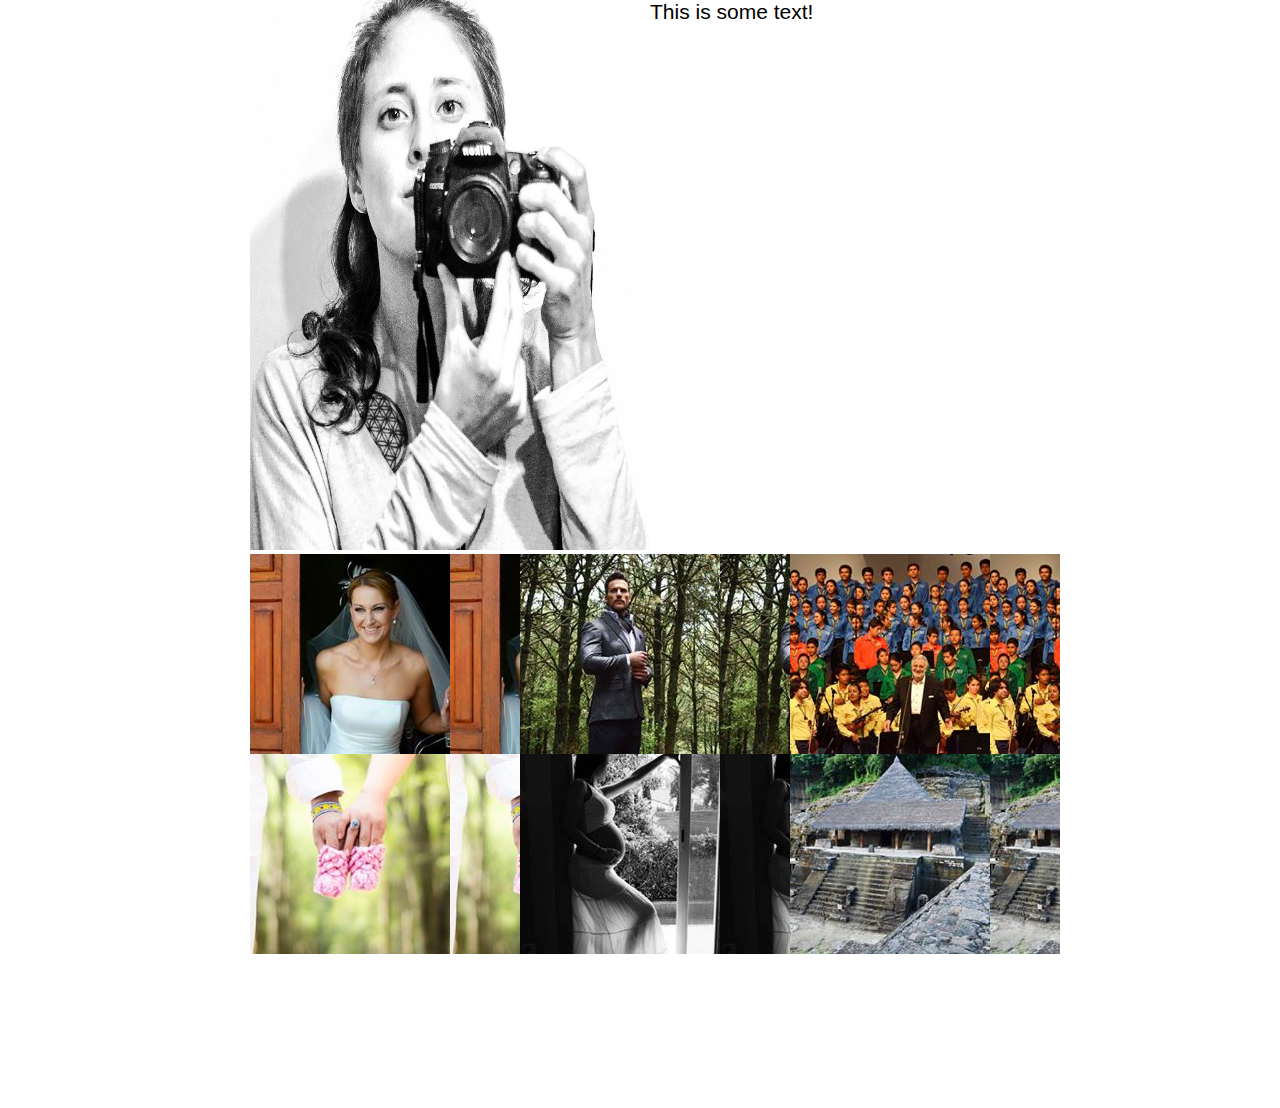
==== fotografico/index.html @ 430afcfe "inicio" ====
<!doctype html>
<html lang="en">
<head>
  <meta charset="utf-8">
  <title>Chivis</title>
  <link rel="stylesheet" type="text/css" href="estilo.css">
  <link rel="stylesheet" type="text/css" href="galeria.css">
  <link rel="stylesheet" type="text/css" href="presentacion.css">
</head>
<body>

<div class="contmedio"> 
	<div style="width:400px; float:left">
		<img src="img/portada.jpg"  height="550px" width="400px">
	</div>
	
	<div  id="quien">
		<p style="font-size:21px;color:black;">This is some text!</p>
	</div>
	
</div>

<!--galeria-->
 <div  class="contmedio" style="position relative; top:10px;"> 
   <div id="img" style="background-image: url(img/bodas/portada.jpg);float:left">
		<div id="info">
			<p id="headline">Bodas</p>
		</div>
   </div>
   <div id="img" style="background-image: url(img/estudio/portada.jpg);float:left">
		<div id="info">
			<p id="headline">estudio</p>
		</div>
   </div>
   <div id="img" style="background-image: url(img/eventos/portada.jpg); float:left">
		<div id="info">
			<p id="headline">eventos</p>
		</div>
   </div>
   <div id="img" style="background-image: url(img/parejas/portada.jpg);float:left">
		<div id="info">
			<p id="headline">parejas</p>
		</div>
   </div>
   <div id="img" style="background-image: url(img/embarazo/portada.jpg);float:left">
		<div id="info">
			<p id="headline">embarazo</p>
		</div>
   </div>
   <div id="img" style="background-image: url(img/arqueologia/portada.jpg); float:left">
		<div id="info">
			<p id="headline">arqueologia</p>
		</div>
   </div>
  <!--fin galeria-->
</div> 
</body>
</html>
---- fotografico/estilo.css ----
.contmedio
	{
		width:810px;
		margin-left:250px;
		height:550px;
		margin-bottom:4px;
	}
---- fotografico/galeria.css ----
*{
		margin:0px;
		padding:0px;
		color:white;
		font-family:arial;
	}
	
	div #img
	{
		width:270px;
		height:200px;
		
	}
	
	div#info
	{
		position:absolute;
		overflow:hidden;
		width:270px;
		height:200px;
		background-color: rgba(253, 254, 254  ,0.8);
		-webkit-transition:opacity 0.4s;
		opacity:0;
	}
	div#img:hover div#info
	{
		opacity:1;
	}
	
	p#headline
	{
		position:absolute;
		top:15px;
		-webkit-transition:margin 0.4s;
		margin-left:-70px;
		font-size:21px;
		color:black;
		
	}
	
	div #img:hover p#headline
	{
		margin-left:90px;
	}
---- fotografico/presentacion.css ----
p #quien
{
width:400px; height:550px; float:right
}
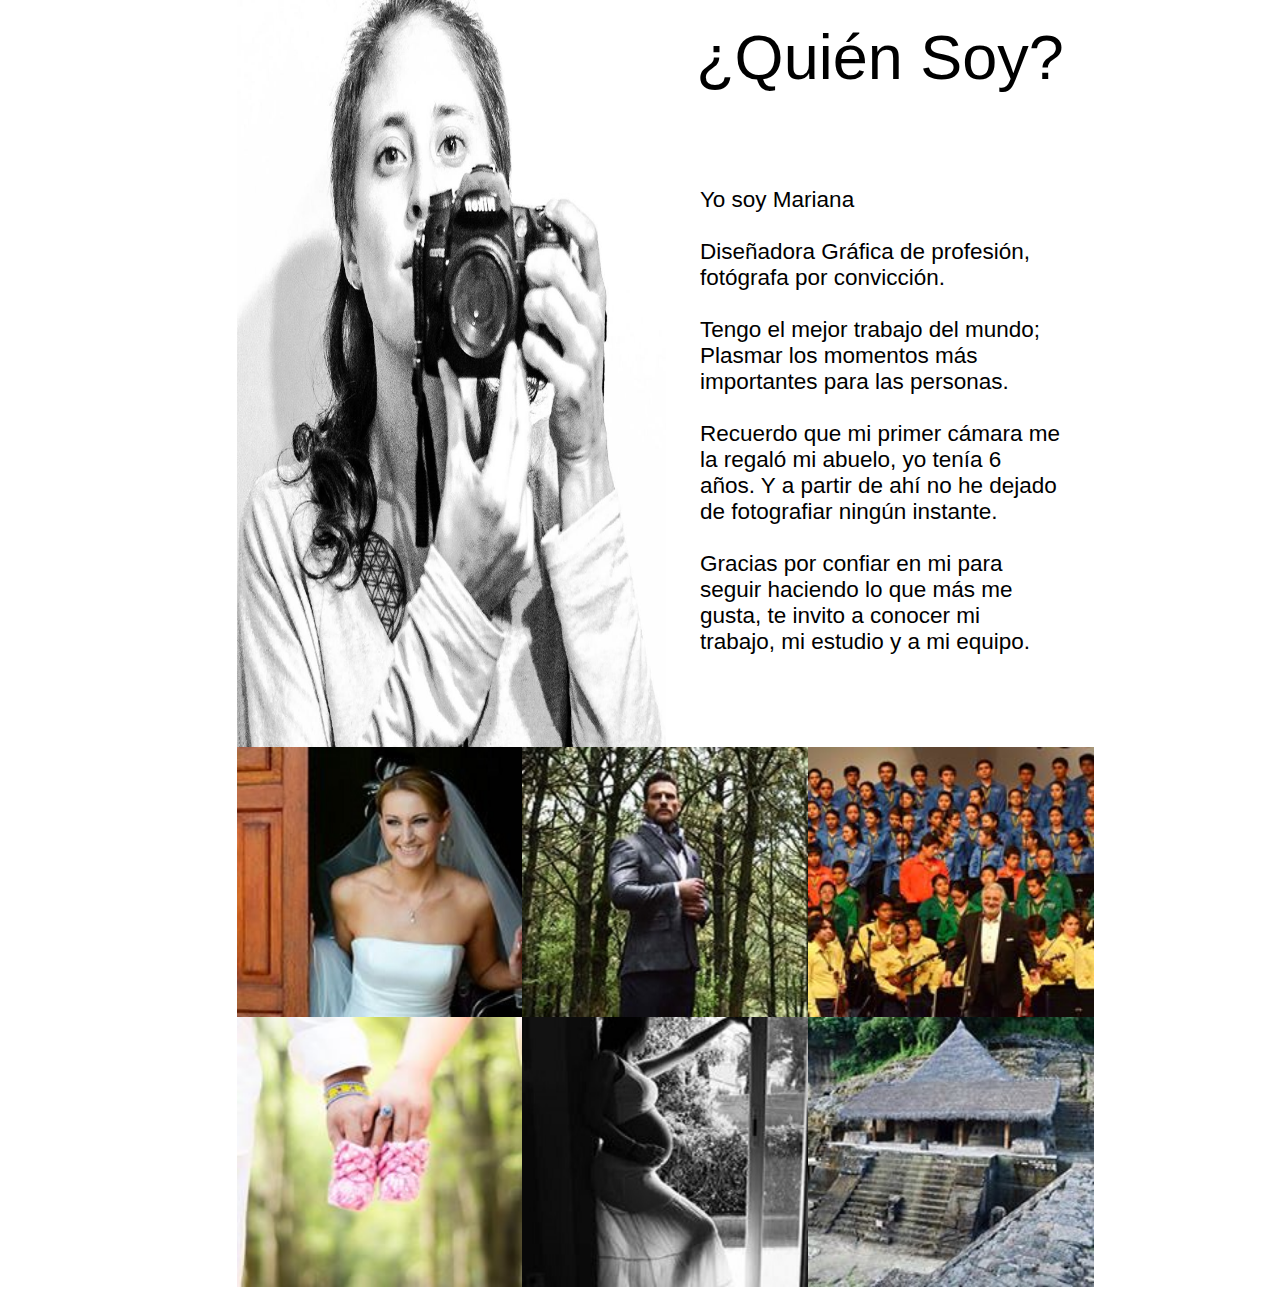
==== commit 51a8a3df: "Modificado" ====
--- a/fotografico/index.html
+++ b/fotografico/index.html
@@ -6,23 +6,35 @@
   <link rel="stylesheet" type="text/css" href="estilo.css">
   <link rel="stylesheet" type="text/css" href="galeria.css">
   <link rel="stylesheet" type="text/css" href="presentacion.css">
+  <meta name="viewport" content="width=device-width, initial-scale=1.0">
 </head>
 <body>
 
-<div class="contmedio"> 
-	<div style="width:400px; float:left">
-		<img src="img/portada.jpg"  height="550px" width="400px">
+<div class="contgrande"> 
+	<div id="presentacion">
+		<img src="img/portada.jpg"  id="imgpres">
 	</div>
 	
-	<div  id="quien">
-		<p style="font-size:21px;color:black;">This is some text!</p>
+	<div  id="descripcion">
+	<div id="quien" >
+		<center><p id="titulo">¿Quién Soy?<br><br></p></center>
+		<p id="contenido">
+		Yo soy Mariana<br><br>
+		Diseñadora Gráfica de profesión, fotógrafa por convicción.​<br><br>
+		Tengo el mejor trabajo del mundo; Plasmar los momentos más importantes para las personas.​<br><br>
+		Recuerdo que mi primer cámara me la regaló mi abuelo, yo tenía 6 años. Y a partir de ahí no he dejado de fotografiar ningún instante.​<br><br>
+		Gracias por confiar en mi para seguir haciendo lo que más me gusta, te invito a conocer mi trabajo, mi estudio y a mi equipo.
+		
+		
+		</p>
+	</div>
 	</div>
 	
 </div>
 
 <!--galeria-->
- <div  class="contmedio" style="position relative; top:10px;"> 
-   <div id="img" style="background-image: url(img/bodas/portada.jpg);float:left">
+ <div  class="contmedio" > 
+   <div id="img" style="background-image: url(img/bodas/portada.jpg);float:left;">
 		<div id="info">
 			<p id="headline">Bodas</p>
 		</div>
--- a/fotografico/estilo.css
+++ b/fotografico/estilo.css
@@ -1,9 +1,32 @@
 
+	.contgrande
+	{
+		width:67%;
+		margin-left:18.5%;
+		height:auto;
+		margin-bottom:4px;
+		position: relative; 
+		top:-4px;
+		
+	}
 	.contmedio
 	{
-		width:810px;
-		margin-left:250px;
-		height:550px;
+		width:67%;
+		margin-left:18.5%;
+		height:auto;
 		margin-bottom:4px;
+		position: relative; 
+		top:-4px;
 	}
-	+@media screen and (min-width:300px) and (max-width:800px) {
+		.contgrande
+	{
+		width:100%;
+		margin-left:0;
+	}
+			.contmedio
+	{
+		width:100%;
+		margin-left:0;
+	}
+}
--- a/fotografico/galeria.css
+++ b/fotografico/galeria.css
@@ -6,10 +6,16 @@
 		font-family:arial;
 	}
 	
+	
+	
 	div #img
 	{
-		width:270px;
-		height:200px;
+		width:33.3%;
+		height:30vh;
+		background-repeat: no-repeat;
+		background-size: 100% 100%;
+		min-height:80px;
+
 		
 	}
 	
@@ -17,12 +23,17 @@
 	{
 		position:absolute;
 		overflow:hidden;
-		width:270px;
-		height:200px;
+		width:33.33%;
+		height:30vh;
+		min-height:80px;
 		background-color: rgba(253, 254, 254  ,0.8);
 		-webkit-transition:opacity 0.4s;
 		opacity:0;
 	}
+	
+
+	
+	
 	div#img:hover div#info
 	{
 		opacity:1;
--- a/fotografico/presentacion.css
+++ b/fotografico/presentacion.css
@@ -1,4 +1,56 @@
-p #quien
+	div #presentacion{
+		width:50%; 
+		float:left
+	}
+		
+	#imgpres{
+		height:83vh; 
+		width:100%; 
+		float:left
+	}	
+	
+	
+	
+	
+div #descripcion
 {
-width:400px; height:550px; float:right
-}+width:50%; 
+height:83vh; 
+float:right;
+ /* background-color:red;  */
+}
+
+div #titulo{
+	/* backgmround-color:blue; */
+	
+	margin-top:5%;
+	font-size:7vh;
+	color:black;
+	}
+	
+div #contenido{
+	/* background-color:blue; */
+	margin-left:8%;
+	margin-right:8%;
+	margin-top:5%;
+	font-size:2.5vh;
+	color:black;
+	}
+	
+		@media screen and (min-width:300px) and (max-width:1000px) {
+		
+	
+		#imgpres{
+		height:50vh; 
+		width:100%; 
+		float:left
+	
+	
+		}
+		div #descripcion
+		{
+			width:50%; 
+			height:50vh; 
+			float:right;
+			/* background-color:red;*/
+		}
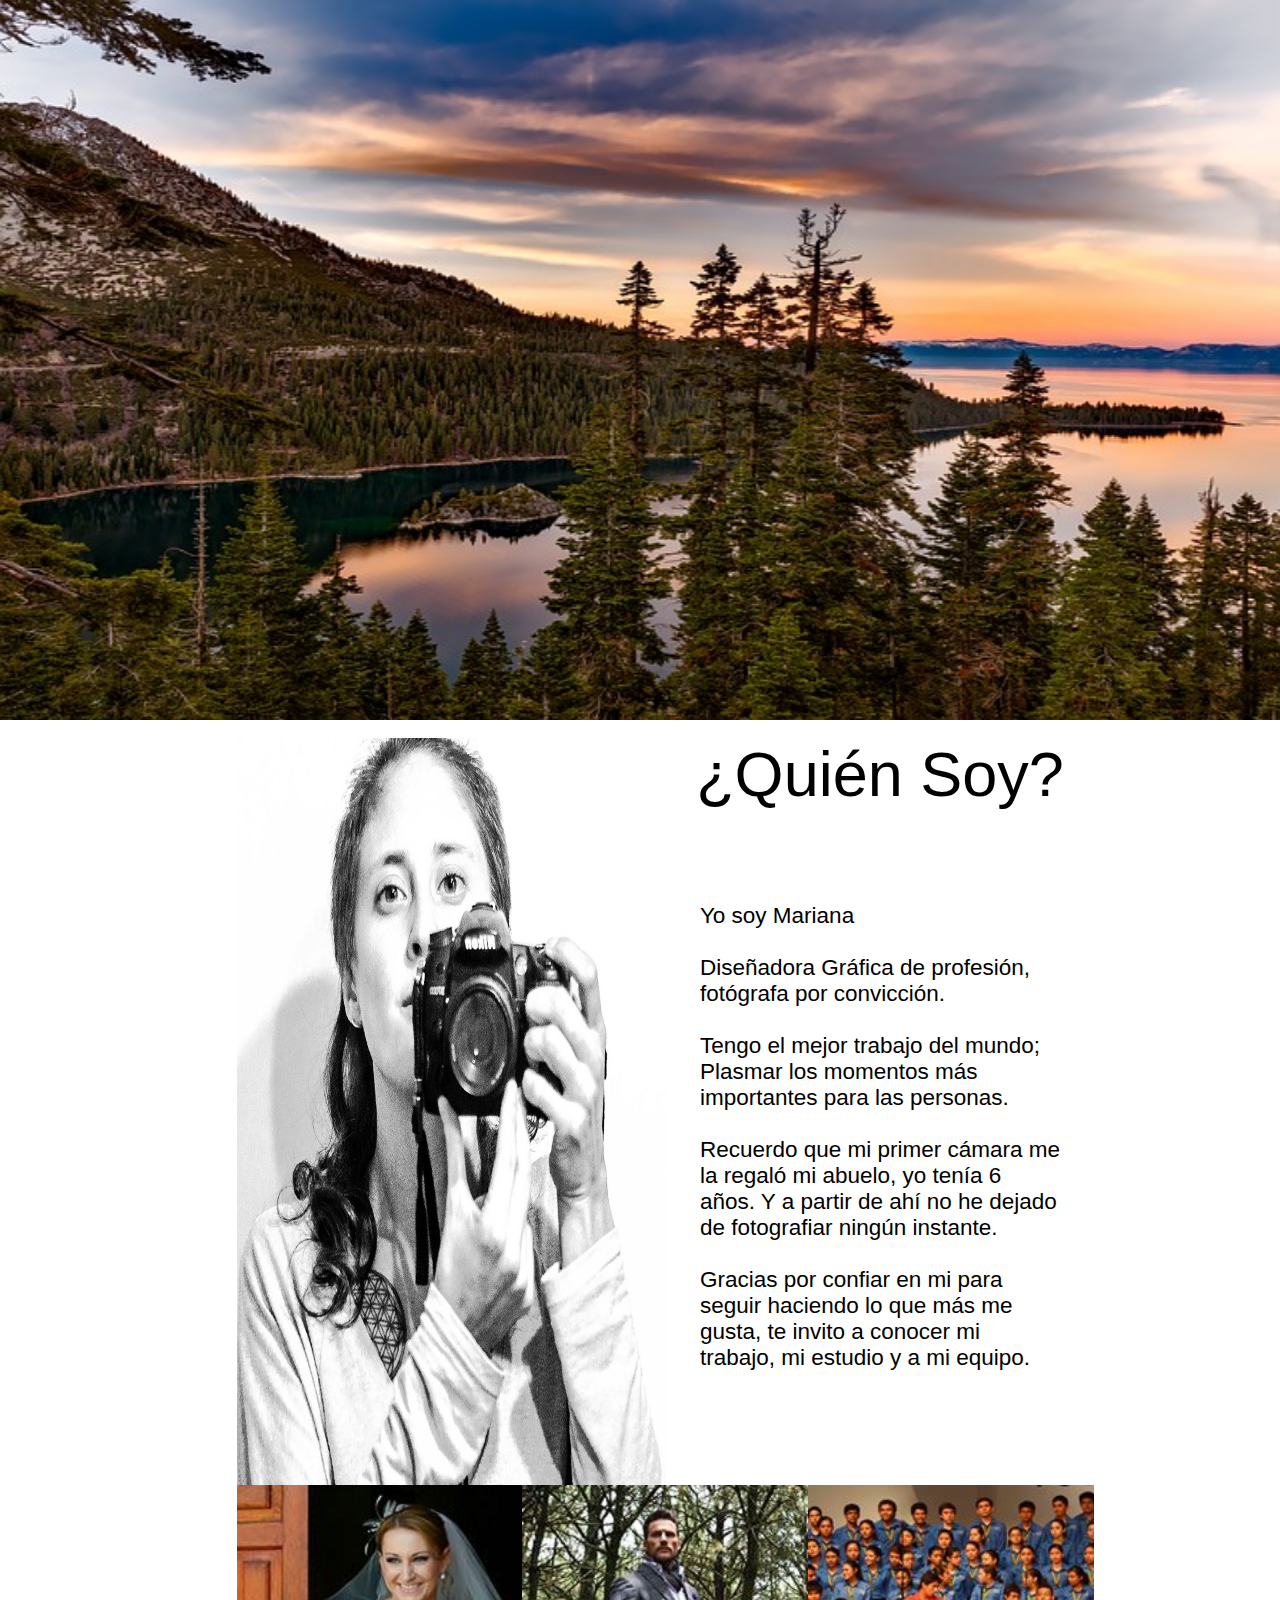
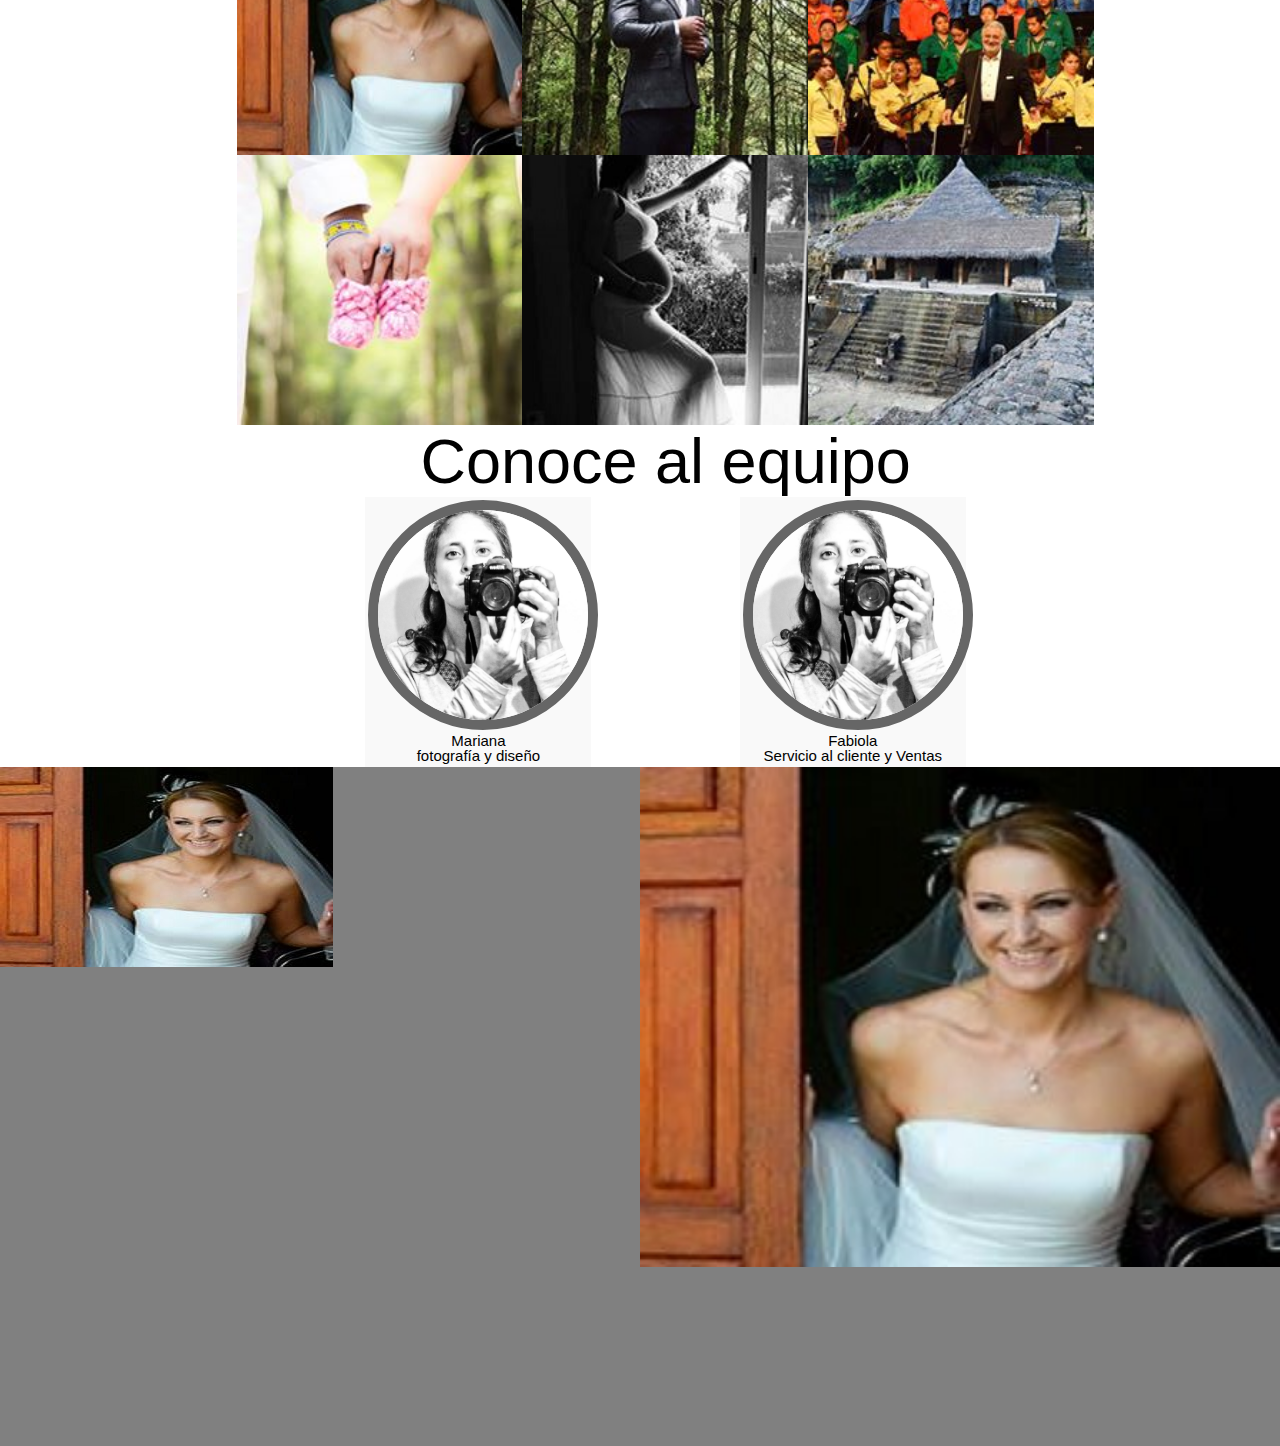
==== commit 1e986402: "Base de pagina" ====
--- a/fotografico/index.html
+++ b/fotografico/index.html
@@ -7,10 +7,34 @@
   <link rel="stylesheet" type="text/css" href="galeria.css">
   <link rel="stylesheet" type="text/css" href="presentacion.css">
   <meta name="viewport" content="width=device-width, initial-scale=1.0">
+		<link rel="stylesheet" type="text/css" href="fotogaleria.css">
+		<script type="text/javascript" src="animado.js"></script>
 </head>
+
 <body>
-
-<div class="contgrande"> 
+<!--fotogaleria -->
+<div id="inicio" >
+		<div class="contenedor">
+			<div class="imagen actual">
+				<img src="imagenes/lake-tahoe.jpg" />
+			</div>
+			
+			<div class="imagen">
+				<img src="imagenes/redwood-national.jpg" />
+			</div>
+			
+			<div class="imagen">
+				<img src="imagenes/yellowstone.jpg" />
+			</div>
+			
+			<div class="imagen">
+				<img src="imagenes/yosemite.jpg" />
+			</div>
+		</div>
+</div><br>
+<!--fin fotogaleria-->
+<!--descripcion-->
+<div class="contmedio"> 
 	<div id="presentacion">
 		<img src="img/portada.jpg"  id="imgpres">
 	</div>
@@ -31,7 +55,7 @@
 	</div>
 	
 </div>
-
+<!--fin descripcion-->
 <!--galeria-->
  <div  class="contmedio" > 
    <div id="img" style="background-image: url(img/bodas/portada.jpg);float:left;">
@@ -64,7 +88,33 @@
 			<p id="headline">arqueologia</p>
 		</div>
    </div>
-  <!--fin galeria-->
-</div> 
+
+</div>  
+<!--fin galeria-->
+<!--equipo -->
+	<div class="contmedio" >
+		<center><p id="titulo">Conoce al equipo</p></center>
+		<div class="picture left" style="width:220px;"> 
+				<img src="img/portada.jpg" alt="Planeta Marte" width="210" height="210" /> <br />
+			<p id="descimag">Mariana <br>fotografía y diseño</p>
+		</div>
+		<div class="picture right" style="width:220px;"> 
+			<img src="img/portada.jpg" alt="Planeta Marte" width="210" height="210" /> <br />
+			<p id="descimag">Fabiola<br>Servicio al cliente y Ventas</p>
+		</div>
+	</div>
+<!--fin equipo-->
+<!--contacto-->
+<div class="contgrande" >
+<div class="contmitad"style="float:left;">
+<img src="img/bodas/portada.jpg">
+</div>
+<div class="contmitad"style="float:right;">
+<img src="img/bodas/portada.jpg" width="100%" height="500vh">
+</div>
+</div>
+
+<!--fin contacto-->
+
 </body>
 </html>--- a/fotografico/estilo.css
+++ b/fotografico/estilo.css
@@ -1,12 +1,10 @@
 
-	.contgrande
+
+	
+		.inicio
 	{
-		width:67%;
-		margin-left:18.5%;
+		
 		height:auto;
-		margin-bottom:4px;
-		position: relative; 
-		top:-4px;
 		
 	}
 	.contmedio
@@ -14,19 +12,47 @@
 		width:67%;
 		margin-left:18.5%;
 		height:auto;
-		margin-bottom:4px;
-		position: relative; 
-		top:-4px;
+		margin-bottom:0px;
+		
+
 	}
-@media screen and (min-width:300px) and (max-width:800px) {
 		.contgrande
 	{
 		width:100%;
-		margin-left:0;
+		height:auto;
+		margin-bottom:0px;
+
 	}
+		.contmitad
+	{
+		width:50%;
+		height:75.5vh;
+		margin-bottom:0px;
+		background-color:gray;
+
+	}
+	.imgder {
+		margin-right:20%;
+    width:200px;
+    height:200px;
+    border-radius:150px;
+	 border:10px solid #666;
+	}
+	
+	.imgizq {
+		
+		margin-left:20%;
+		width:200px;
+		height:200px;
+		border-radius:150px;
+		border:10px solid #666;
+	}
+	
+@media screen and (min-width:300px) and (max-width:800px) {
+	
 			.contmedio
 	{
 		width:100%;
 		margin-left:0;
 	}
-}
+	}
--- a/fotografico/presentacion.css
+++ b/fotografico/presentacion.css
@@ -20,10 +20,7 @@
  /* background-color:red;  */
 }
 
-div #titulo{
-	/* backgmround-color:blue; */
-	
-	margin-top:5%;
+div #titulo{	
 	font-size:7vh;
 	color:black;
 	}
@@ -54,3 +51,30 @@
 			float:right;
 			/* background-color:red;*/
 		}
+		}
+		
+	.picture { 
+		background-color: #F9F9F9;padding: 3px;
+		font: 11px/1.4em Arial, sans-serif; 
+	}
+	.picture img { 
+		border: 1px solid #CCCCCC;
+		vertical-align:middle; 
+		margin-bottom: 3px;
+    border-radius:160px;
+    border:10px solid #666;
+	}
+	.right { 
+		margin-right:15%;
+		float:right; 
+	}
+	.left { 
+		margin-left:15%;
+		float:left;
+	}
+	
+	#descimag{
+		color:black;
+		font-size:15px;
+		text-align:center;
+	}--- a/fotografico/fotogaleria.css
+++ b/fotografico/fotogaleria.css
@@ -0,0 +1,30 @@
+.contenedor {
+			position: relative;
+			width: 100%;
+			height:80vh;
+			background-color:gray;
+			
+			border-radius: 15px;
+		}
+		
+		.imagen {
+			position: absolute;
+			width:100%;
+			height: 80vh;
+			visibility: hidden;
+			opacity: 0.2;
+		}
+		
+		.imagen img {
+			width:100%;
+			height: 100%;
+		}
+		.siguiente {
+			left: 97%;
+		}
+		
+		.actual {
+			visibility: visible;
+			opacity: 1;
+			transition: visibility 3s, opacity 1.5s;
+		}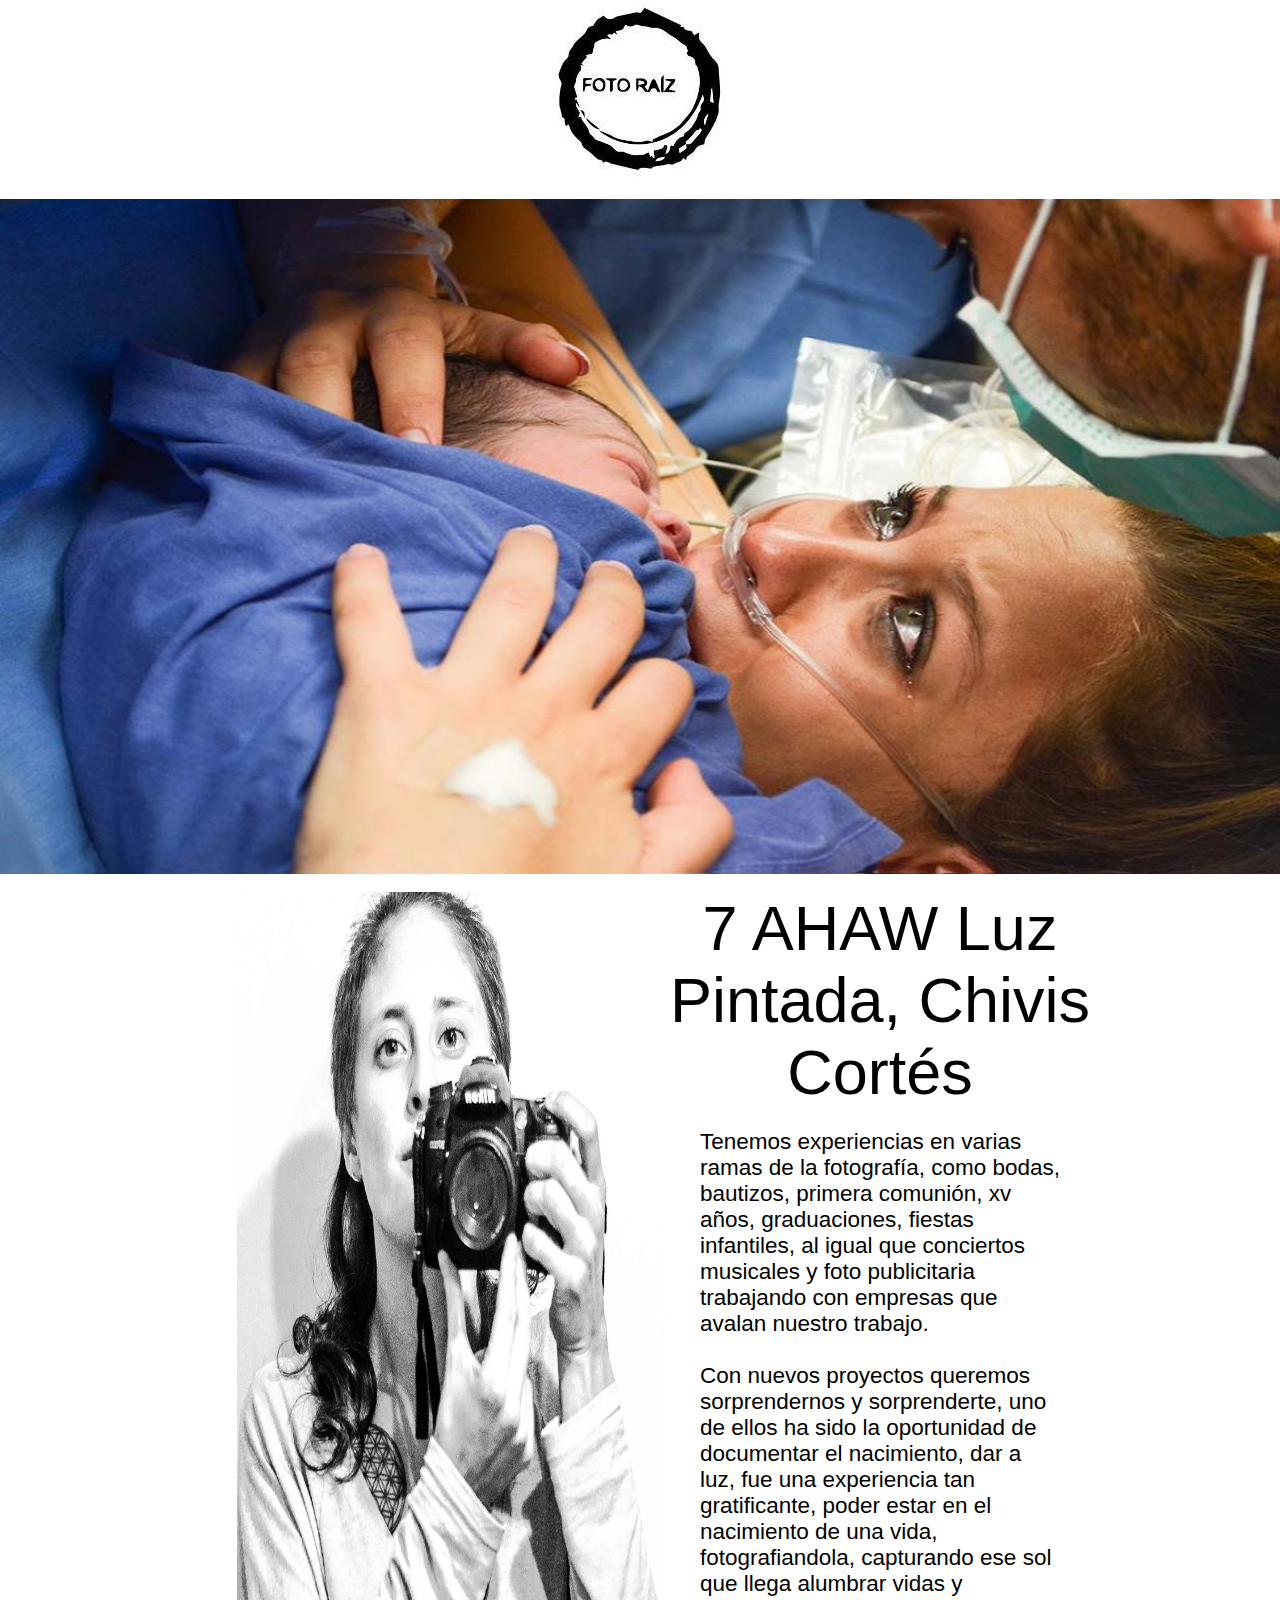
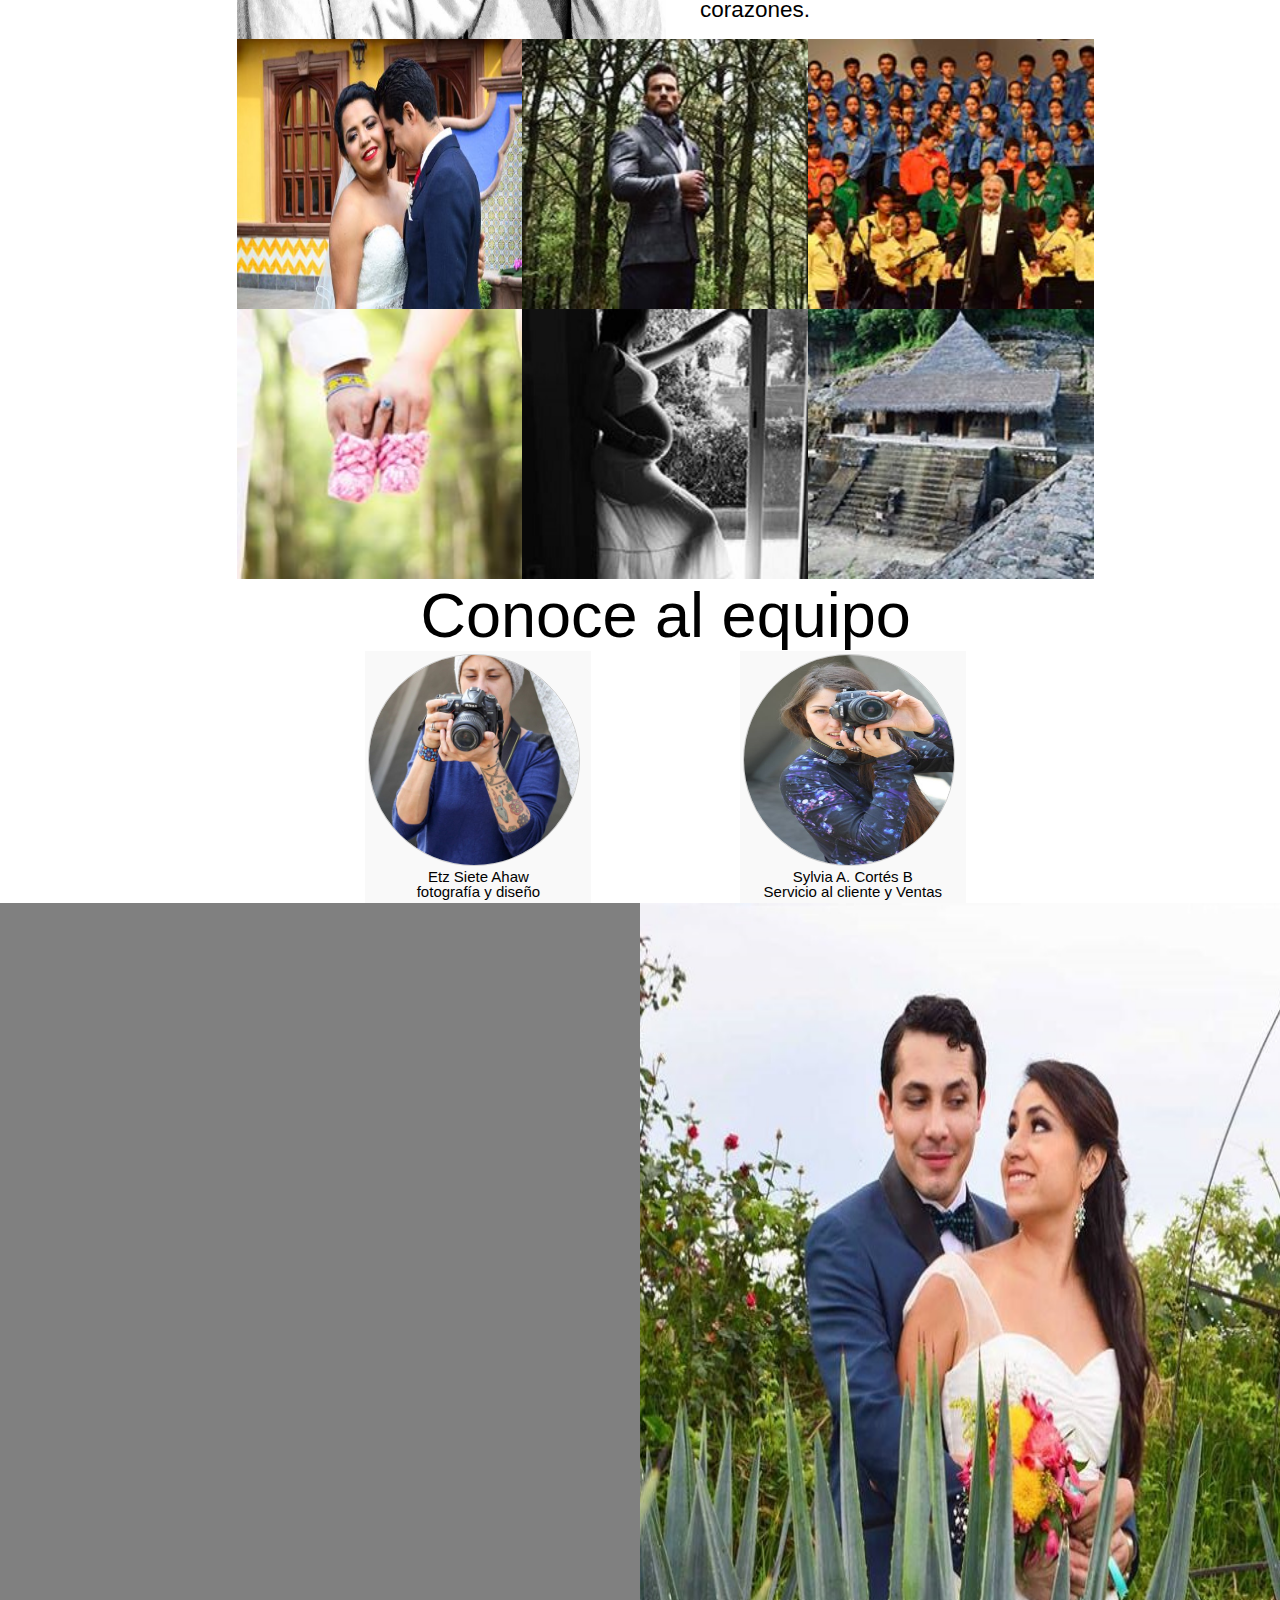
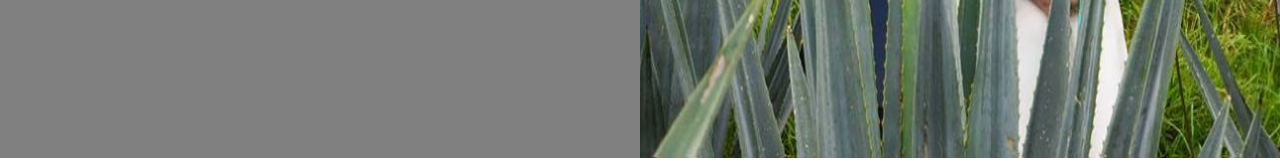
==== commit 6dfbad1b: "Dia 1" ====
--- a/fotografico/index.html
+++ b/fotografico/index.html
@@ -13,22 +13,23 @@
 
 <body>
 <!--fotogaleria -->
+<center><img src="img/logo.png"></center>
 <div id="inicio" >
 		<div class="contenedor">
 			<div class="imagen actual">
-				<img src="imagenes/lake-tahoe.jpg" />
+				<img src="imagenes/img1.jpg" />
 			</div>
 			
 			<div class="imagen">
-				<img src="imagenes/redwood-national.jpg" />
+				<img src="imagenes/img2.jpg" />
 			</div>
 			
 			<div class="imagen">
-				<img src="imagenes/yellowstone.jpg" />
+				<img src="imagenes/img3.jpg" />
 			</div>
 			
 			<div class="imagen">
-				<img src="imagenes/yosemite.jpg" />
+				<img src="imagenes/img4.jpg" />
 			</div>
 		</div>
 </div><br>
@@ -41,13 +42,14 @@
 	
 	<div  id="descripcion">
 	<div id="quien" >
-		<center><p id="titulo">¿Quién Soy?<br><br></p></center>
+		<center><p id="titulo">7 AHAW Luz Pintada, Chivis Cortés<br></p></center>
 		<p id="contenido">
-		Yo soy Mariana<br><br>
-		Diseñadora Gráfica de profesión, fotógrafa por convicción.​<br><br>
-		Tengo el mejor trabajo del mundo; Plasmar los momentos más importantes para las personas.​<br><br>
-		Recuerdo que mi primer cámara me la regaló mi abuelo, yo tenía 6 años. Y a partir de ahí no he dejado de fotografiar ningún instante.​<br><br>
-		Gracias por confiar en mi para seguir haciendo lo que más me gusta, te invito a conocer mi trabajo, mi estudio y a mi equipo.
+		Tenemos experiencias en varias ramas de la fotografía, como bodas, bautizos, primera comunión, xv años, graduaciones, fiestas infantiles,
+		al igual que conciertos musicales y foto publicitaria trabajando con empresas que avalan nuestro trabajo.
+		<br><br>		
+		Con nuevos proyectos queremos sorprendernos y sorprenderte, uno de ellos ha sido la oportunidad de documentar el nacimiento, dar a luz, 
+		fue una experiencia tan gratificante, poder estar en el nacimiento de una vida, fotografiandola, 
+		capturando ese sol que llega alumbrar vidas y corazones.<br>
 		
 		
 		</p>
@@ -95,22 +97,21 @@
 	<div class="contmedio" >
 		<center><p id="titulo">Conoce al equipo</p></center>
 		<div class="picture left" style="width:220px;"> 
-				<img src="img/portada.jpg" alt="Planeta Marte" width="210" height="210" /> <br />
-			<p id="descimag">Mariana <br>fotografía y diseño</p>
+				<img src="img/perfil1.jpg" alt="Planeta Marte" width="210" height="210" /> <br />
+			<p id="descimag">Etz Siete Ahaw <br>fotografía y diseño</p>
 		</div>
 		<div class="picture right" style="width:220px;"> 
-			<img src="img/portada.jpg" alt="Planeta Marte" width="210" height="210" /> <br />
-			<p id="descimag">Fabiola<br>Servicio al cliente y Ventas</p>
+			<img src="img/perfil2.jpg" alt="Planeta Marte" width="210" height="210" /> <br />
+			<p id="descimag">Sylvia A. Cortés B<br>Servicio al cliente y Ventas</p>
 		</div>
 	</div>
 <!--fin equipo-->
 <!--contacto-->
 <div class="contgrande" >
 <div class="contmitad"style="float:left;">
-<img src="img/bodas/portada.jpg">
 </div>
 <div class="contmitad"style="float:right;">
-<img src="img/bodas/portada.jpg" width="100%" height="500vh">
+<img src="img/contacto.jpg" width="100%" height="100%">
 </div>
 </div>
 
--- a/fotografico/estilo.css
+++ b/fotografico/estilo.css
@@ -26,7 +26,7 @@
 		.contmitad
 	{
 		width:50%;
-		height:75.5vh;
+		height:95vh;
 		margin-bottom:0px;
 		background-color:gray;
 
--- a/fotografico/galeria.css
+++ b/fotografico/galeria.css
@@ -23,7 +23,7 @@
 	{
 		position:absolute;
 		overflow:hidden;
-		width:33.33%;
+		width:22.3%;
 		height:30vh;
 		min-height:80px;
 		background-color: rgba(253, 254, 254  ,0.8);
@@ -44,7 +44,7 @@
 		position:absolute;
 		top:15px;
 		-webkit-transition:margin 0.4s;
-		margin-left:-70px;
+		margin-left:-10%;
 		font-size:21px;
 		color:black;
 		
@@ -52,6 +52,6 @@
 	
 	div #img:hover p#headline
 	{
-		margin-left:90px;
+		margin-left:30%;
 	}
 	--- a/fotografico/presentacion.css
+++ b/fotografico/presentacion.css
@@ -62,7 +62,6 @@
 		vertical-align:middle; 
 		margin-bottom: 3px;
     border-radius:160px;
-    border:10px solid #666;
 	}
 	.right { 
 		margin-right:15%;
--- a/fotografico/fotogaleria.css
+++ b/fotografico/fotogaleria.css
@@ -1,7 +1,7 @@
 .contenedor {
 			position: relative;
 			width: 100%;
-			height:80vh;
+			height:75vh;
 			background-color:gray;
 			
 			border-radius: 15px;
@@ -10,7 +10,7 @@
 		.imagen {
 			position: absolute;
 			width:100%;
-			height: 80vh;
+			height: 100%;
 			visibility: hidden;
 			opacity: 0.2;
 		}
